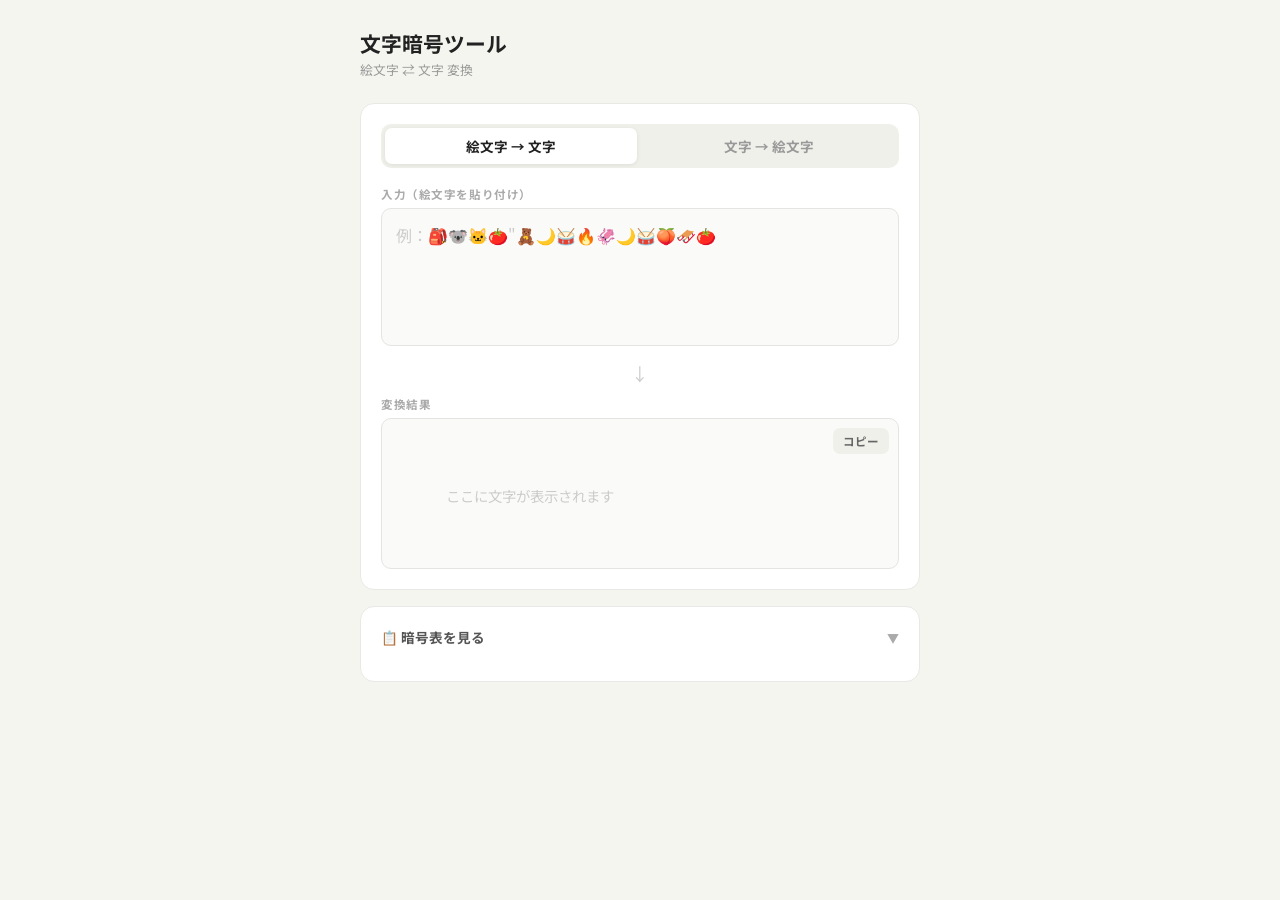
==== index.html @ e333af71 "お気に入り設定を暗号表の上に移動・スマホタブ切り替えのホバーバグ修正 Co-Authored-By: Claude Sonnet 4.6 <noreply@anthropic.com>" ====
<!DOCTYPE html>
<html lang="ja">
<head>
<meta charset="UTF-8">
<meta name="viewport" content="width=device-width, initial-scale=1.0">
<title>文字暗号ツール</title>
<link rel="stylesheet" href="style.css">
<meta property="og:title" content="文字暗号ツール">
<meta property="og:description" content="ひらがな・カタカナを絵文字に変換する暗号ツール。オリジナルの暗号表を作成してシェアできます。">
<meta property="og:image" content="https://mngr-wb.github.io/Emoji-code/banner.png">
<meta property="og:url" content="https://mngr-wb.github.io/Emoji-code/">
<meta property="og:type" content="website">
<meta name="twitter:card" content="summary_large_image">
</head>
<body>
<div class="container">
  <header>
    <div class="title">文字暗号ツール</div>
    <div class="subtitle">絵文字 ⇄ 文字 変換</div>
  </header>

  <div class="card">
    <div class="mode-tabs">
      <button class="tab active" onclick="setMode('decode')">絵文字 → 文字</button>
      <button class="tab" onclick="setMode('encode')">文字 → 絵文字</button>
    </div>

    <div id="decode-section">
      <label>入力（絵文字を貼り付け）</label>
      <textarea id="decode-input" placeholder='例：🎒🐨🐱🍅"🧸🌙🥁🔥🦑🌙🥁🍑🛷🍅' oninput="decode()" rows="3"></textarea>
      <div class="arrow">↓</div>
      <label>変換結果</label>
      <div class="output-wrap">
        <div class="output-box text-output" id="decode-output">
          <span class="placeholder-text">ここに文字が表示されます</span>
        </div>
        <button class="copy-btn" onclick="copyOutput('decode-output')">コピー</button>
      </div>
    </div>

    <div id="encode-section" style="display:none">
      <label>入力（ひらがな・カタカナ）</label>
      <textarea id="encode-input" placeholder="例：らくてん" oninput="encode()" rows="3"></textarea>
      <div class="arrow">↓</div>
      <label>変換結果</label>
      <div class="output-wrap">
        <div class="output-box" id="encode-output">
          <span class="placeholder-text">ここに絵文字が表示されます</span>
        </div>
        <button class="copy-btn" onclick="copyOutput('encode-output')">コピー</button>
      </div>
    </div>
  </div>

  <div class="table-card">
    <div class="table-header" onclick="toggleTable()">
      <div class="table-title">📋 暗号表を見る</div>
      <div class="toggle-icon" id="toggle-icon">▼</div>
    </div>
    <div id="table-body" style="display:none">
      <div class="favorites-section">
        <div class="favorites-title">★ お気に入り設定</div>
        <div class="save-row">
          <input type="text" id="fav-name-input" class="fav-name-input"
                 placeholder="設定に名前をつけて保存"
                 onkeydown="if(event.key==='Enter') saveFavorite()">
          <button class="ctrl-btn fav-save-btn" onclick="saveFavorite()">保存</button>
        </div>
        <div id="favorites-list"></div>
      </div>

      <div class="dakuten-note">
        💡 濁点・半濁点のある文字（が、ば、ぱ など）は、元の絵文字の後ろに <strong>"</strong> または <strong>'</strong> をつけます。<br>
        例：らくてん → 🎒🐨🐱🍅"🧸🌙🥁🔥🦑🌙🥁🍑🛷🍅（楽天 ＝ ら・く・て・ん → て" = で）
      </div>
      <div class="table-controls">
        <button class="ctrl-btn" id="edit-btn" onclick="toggleEditMode()">カスタマイズ</button>
        <button class="ctrl-btn reset-btn" id="reset-btn" onclick="resetCipher()" style="display:none">デフォルトに戻す</button>
      </div>
      <div class="cipher-grid" id="cipher-grid"></div>

      <div class="custom-chars-section">
        <div class="custom-chars-header">
          <span class="favorites-title">＋ 特殊文字の変換</span>
          <button class="ctrl-btn" onclick="addCustomChar()">追加</button>
        </div>
        <div id="custom-chars-list"></div>
      </div>
    </div>
  </div>
</div>

<script src="script.js"></script>
</body>
</html>
---- style.css ----
@import url('https://fonts.googleapis.com/css2?family=Noto+Sans+JP:wght@400;700&display=swap');

* { box-sizing: border-box; margin: 0; padding: 0; }

body {
  background: #f5f5f0;
  color: #222;
  font-family: 'Noto Sans JP', sans-serif;
  min-height: 100vh;
  padding: 28px 16px 60px;
  display: flex;
  flex-direction: column;
  align-items: center;
}

.container {
  width: 100%;
  max-width: 560px;
}

header {
  margin-bottom: 24px;
}

.title {
  font-size: 1.3rem;
  font-weight: 700;
  color: #222;
}

.subtitle {
  font-size: 0.8rem;
  color: #999;
  margin-top: 2px;
}

.card {
  background: #fff;
  border-radius: 14px;
  padding: 20px;
  margin-bottom: 16px;
  border: 1px solid #e8e8e4;
}

.mode-tabs {
  display: flex;
  gap: 6px;
  margin-bottom: 18px;
  background: #f0f0eb;
  padding: 4px;
  border-radius: 10px;
}

.tab {
  flex: 1;
  padding: 8px 0;
  border: none;
  border-radius: 7px;
  background: transparent;
  color: #999;
  font-family: 'Noto Sans JP', sans-serif;
  font-size: 0.85rem;
  font-weight: 700;
  cursor: pointer;
  transition: background 0.15s, color 0.15s, box-shadow 0.15s;
  -webkit-tap-highlight-color: transparent;
  touch-action: manipulation;
}

.tab.active {
  background: #fff;
  color: #222;
  box-shadow: 0 1px 4px rgba(0,0,0,0.08);
}

label {
  display: block;
  font-size: 0.72rem;
  color: #aaa;
  margin-bottom: 6px;
  font-weight: 700;
  letter-spacing: 0.05em;
  text-transform: uppercase;
}

textarea {
  width: 100%;
  background: #fafaf8;
  border: 1.5px solid #e4e4e0;
  border-radius: 10px;
  color: #222;
  font-family: 'Noto Sans JP', sans-serif;
  font-size: 1.3rem;
  line-height: 1.8;
  padding: 12px 14px;
  resize: none;
  min-height: 80px;
  transition: border-color 0.15s;
  outline: none;
}

textarea:focus {
  border-color: #aaa;
}

textarea::placeholder {
  color: #ccc;
  font-size: 1rem;
}

.arrow {
  text-align: center;
  font-size: 1.1rem;
  color: #ccc;
  margin: 10px 0;
}

.output-wrap {
  position: relative;
}

.output-box {
  background: #fafaf8;
  border: 1.5px solid #e4e4e0;
  border-radius: 10px;
  padding: 12px 14px;
  padding-right: 70px;
  min-height: 64px;
  font-size: 1.5rem;
  line-height: 2;
  word-break: break-all;
  white-space: pre-wrap;
  color: #222;
}

.output-box.text-output {
  font-size: 1.3rem;
}

.copy-btn {
  position: absolute;
  top: 10px;
  right: 10px;
  background: #f0f0eb;
  border: none;
  border-radius: 7px;
  color: #666;
  font-size: 0.72rem;
  font-weight: 700;
  padding: 5px 10px;
  cursor: pointer;
  font-family: 'Noto Sans JP', sans-serif;
  transition: background 0.15s;
}

.copy-btn:hover { background: #e4e4e0; }

.placeholder-text {
  color: #ccc;
  font-size: 0.9rem;
  line-height: 2;
}

.table-card {
  background: #fff;
  border-radius: 14px;
  padding: 20px;
  border: 1px solid #e8e8e4;
}

.table-header {
  display: flex;
  align-items: center;
  justify-content: space-between;
  margin-bottom: 14px;
  cursor: pointer;
  user-select: none;
}

.table-title {
  font-size: 0.85rem;
  font-weight: 700;
  color: #555;
}

.toggle-icon {
  font-size: 0.75rem;
  color: #aaa;
  transition: transform 0.2s;
}

.toggle-icon.open { transform: rotate(180deg); }

.cipher-grid {
  display: grid;
  grid-template-columns: repeat(5, 1fr);
  gap: 5px;
}

.cipher-cell {
  border: 1px solid #f0f0eb;
  border-radius: 8px;
  padding: 7px 4px;
  text-align: center;
  background: #fafaf8;
}

.cipher-kana {
  font-size: 0.8rem;
  color: #888;
  display: block;
  font-weight: 700;
}

.cipher-emoji {
  font-size: 1.25rem;
  display: block;
  margin-top: 1px;
  line-height: 1.4;
}

.table-controls {
  display: flex;
  gap: 8px;
  margin-bottom: 12px;
}

.ctrl-btn {
  padding: 6px 14px;
  border: none;
  border-radius: 7px;
  background: #f0f0eb;
  color: #555;
  font-family: 'Noto Sans JP', sans-serif;
  font-size: 0.75rem;
  font-weight: 700;
  cursor: pointer;
  transition: background 0.15s;
}

.ctrl-btn:hover { background: #e4e4e0; }

.ctrl-btn.active-edit {
  background: #222;
  color: #fff;
}

.reset-btn { color: #c0392b; }
.reset-btn:hover { background: #fdecea; }

.cipher-cell.editing { background: #fff8f0; }

.emoji-input {
  display: block;
  width: 100%;
  border: 1.5px solid #e4e4e0;
  border-radius: 6px;
  background: #fff;
  font-size: 1.2rem;
  text-align: center;
  padding: 2px 0;
  outline: none;
  margin-top: 2px;
}

.emoji-input:focus { border-color: #aaa; }

.custom-chars-section {
  margin-top: 18px;
  padding-top: 16px;
  border-top: 1px solid #f0f0eb;
}

.custom-chars-header {
  display: flex;
  align-items: center;
  justify-content: space-between;
  margin-bottom: 10px;
}

.custom-char-row {
  display: flex;
  align-items: center;
  gap: 8px;
  padding: 7px 0;
  border-bottom: 1px solid #f5f5f0;
}

.custom-char-row:last-child { border-bottom: none; }

.custom-char-value {
  min-width: 36px;
  font-size: 1rem;
  font-weight: 700;
  color: #333;
  text-align: center;
  background: #fafaf8;
  border: 1px solid #f0f0eb;
  border-radius: 6px;
  padding: 3px 6px;
}

.custom-char-arrow {
  color: #ccc;
  font-size: 0.9rem;
}

.custom-char-emoji {
  font-size: 1.3rem;
  min-width: 32px;
  text-align: center;
}

.custom-char-input {
  background: #fafaf8;
  border: 1.5px solid #e4e4e0;
  border-radius: 8px;
  padding: 5px 8px;
  font-size: 0.9rem;
  font-family: 'Noto Sans JP', sans-serif;
  color: #222;
  outline: none;
  width: 64px;
  text-align: center;
  transition: border-color 0.15s;
}

.custom-char-input.emoji-wide { width: 80px; font-size: 1.1rem; }
.custom-char-input:focus { border-color: #aaa; }
.custom-char-input::placeholder { color: #ccc; font-size: 0.78rem; }

.favorites-section {
  margin-bottom: 18px;
  padding-bottom: 16px;
  border-bottom: 1px solid #f0f0eb;
}

.favorites-title {
  font-size: 0.78rem;
  font-weight: 700;
  color: #888;
  margin-bottom: 10px;
  letter-spacing: 0.04em;
}

.save-row {
  display: flex;
  gap: 8px;
  margin-bottom: 10px;
}

.fav-name-input {
  flex: 1;
  background: #fafaf8;
  border: 1.5px solid #e4e4e0;
  border-radius: 8px;
  padding: 6px 10px;
  font-family: 'Noto Sans JP', sans-serif;
  font-size: 0.82rem;
  color: #222;
  outline: none;
  transition: border-color 0.15s;
}

.fav-name-input:focus { border-color: #aaa; }
.fav-name-input::placeholder { color: #ccc; }

.fav-save-btn { white-space: nowrap; }

.fav-item {
  display: flex;
  align-items: center;
  gap: 6px;
  padding: 7px 0;
  border-bottom: 1px solid #f5f5f0;
}

.fav-item:last-child { border-bottom: none; }

.fav-name {
  flex: 1;
  font-size: 0.85rem;
  color: #333;
  font-weight: 700;
  overflow: hidden;
  text-overflow: ellipsis;
  white-space: nowrap;
}

.fav-load-btn { color: #2980b9; }
.fav-load-btn:hover { background: #eaf4fb; }

.fav-del-btn { color: #c0392b; }
.fav-del-btn:hover { background: #fdecea; }

.fav-empty {
  font-size: 0.78rem;
  color: #ccc;
  padding: 8px 0;
}

.dakuten-note {
  font-size: 0.75rem;
  color: #aaa;
  margin-bottom: 10px;
  padding: 8px 10px;
  background: #fafaf8;
  border-radius: 8px;
  border: 1px solid #f0f0eb;
}
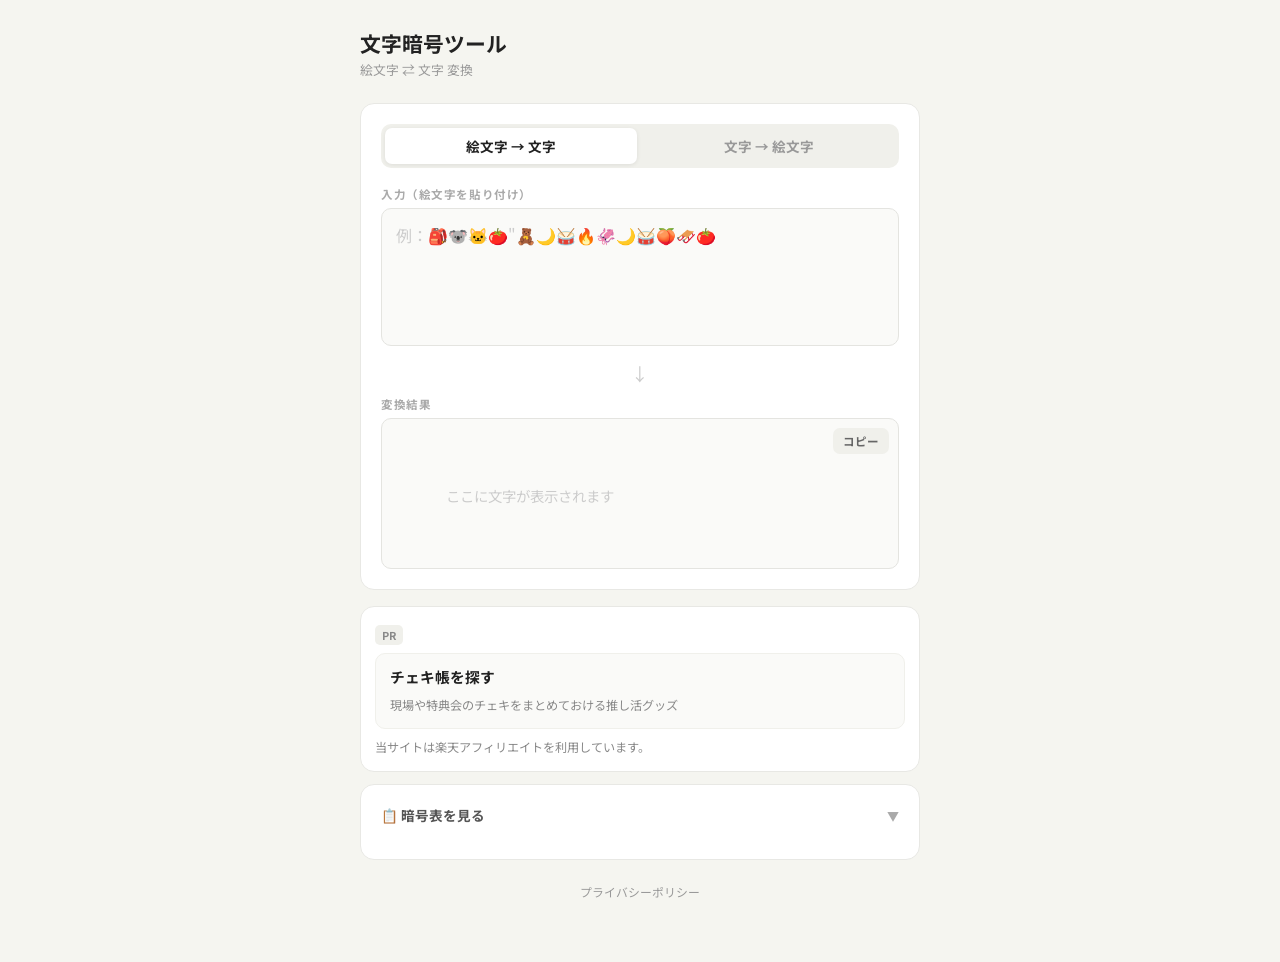
==== commit 6e4a7793: "Add Rakuten affiliate link" ====
--- a/index.html
+++ b/index.html
@@ -52,23 +52,21 @@
     </div>
   </div>
 
+  <section class="monetize-card" aria-label="PR">
+    <div class="ad-label">PR</div>
+    <a class="ad-link" href="https://hb.afl.rakuten.co.jp/hgc/543d02d0.88e52cb9.543d02d1.51091342/?pc=https%3A%2F%2Fsearch.rakuten.co.jp%2Fsearch%2Fmall%2F%E3%83%81%E3%82%A7%E3%82%AD%E5%B8%B3%2F&link_type=text&ut=eyJwYWdlIjoidXJsIiwidHlwZSI6InRleHQiLCJjb2wiOjF9" target="_blank" rel="sponsored nofollow noopener">
+      <span class="ad-title">チェキ帳を探す</span>
+      <span class="ad-copy">現場や特典会のチェキをまとめておける推し活グッズ</span>
+    </a>
+    <p class="ad-disclosure">当サイトは楽天アフィリエイトを利用しています。</p>
+  </section>
+
   <div class="table-card">
     <div class="table-header" onclick="toggleTable()">
       <div class="table-title">📋 暗号表を見る</div>
       <div class="toggle-icon" id="toggle-icon">▼</div>
     </div>
     <div id="table-body" style="display:none">
-      <div class="favorites-section">
-        <div class="favorites-title">★ お気に入り設定</div>
-        <div class="save-row">
-          <input type="text" id="fav-name-input" class="fav-name-input"
-                 placeholder="設定に名前をつけて保存"
-                 onkeydown="if(event.key==='Enter') saveFavorite()">
-          <button class="ctrl-btn fav-save-btn" onclick="saveFavorite()">保存</button>
-        </div>
-        <div id="favorites-list"></div>
-      </div>
-
       <div class="dakuten-note">
         💡 濁点・半濁点のある文字（が、ば、ぱ など）は、元の絵文字の後ろに <strong>"</strong> または <strong>'</strong> をつけます。<br>
         例：らくてん → 🎒🐨🐱🍅"🧸🌙🥁🔥🦑🌙🥁🍑🛷🍅（楽天 ＝ ら・く・て・ん → て" = で）
@@ -86,8 +84,23 @@
         </div>
         <div id="custom-chars-list"></div>
       </div>
+
+      <div class="favorites-section">
+        <div class="favorites-title">★ お気に入り設定</div>
+        <div class="save-row">
+          <input type="text" id="fav-name-input" class="fav-name-input"
+                 placeholder="設定に名前をつけて保存"
+                 onkeydown="if(event.key==='Enter') saveFavorite()">
+          <button class="ctrl-btn fav-save-btn" onclick="saveFavorite()">保存</button>
+        </div>
+        <div id="favorites-list"></div>
+      </div>
     </div>
   </div>
+
+  <footer class="site-footer">
+    <a href="privacy.html">プライバシーポリシー</a>
+  </footer>
 </div>
 
 <script src="script.js"></script>
--- a/style.css
+++ b/style.css
@@ -40,6 +40,77 @@
   padding: 20px;
   margin-bottom: 16px;
   border: 1px solid #e8e8e4;
+}
+
+.monetize-card,
+.policy-card {
+  background: #fff;
+  border: 1px solid #e8e8e4;
+  border-radius: 14px;
+}
+
+.monetize-card {
+  padding: 14px;
+  margin-bottom: 12px;
+}
+
+.ad-label {
+  display: inline-block;
+  color: #888;
+  background: #f0f0eb;
+  border-radius: 5px;
+  padding: 2px 7px;
+  font-size: 0.68rem;
+  font-weight: 700;
+  margin-bottom: 8px;
+}
+
+.ad-link {
+  display: block;
+  color: #222;
+  text-decoration: none;
+  background: #fafaf8;
+  border: 1px solid #f0f0eb;
+  border-radius: 10px;
+  padding: 12px 14px;
+  transition: background 0.15s, border-color 0.15s;
+}
+
+.ad-link:hover {
+  background: #fff;
+  border-color: #deded8;
+}
+
+.ad-title {
+  display: block;
+  font-size: 0.92rem;
+  font-weight: 700;
+  margin-bottom: 4px;
+}
+
+.ad-copy,
+.ad-disclosure {
+  color: #888;
+  font-size: 0.76rem;
+  line-height: 1.7;
+}
+
+.ad-disclosure {
+  margin-top: 8px;
+}
+
+.back-link {
+  display: inline-flex;
+  align-items: center;
+  justify-content: center;
+  flex: 0 0 auto;
+  color: #fff;
+  background: #222;
+  border-radius: 7px;
+  padding: 7px 12px;
+  font-size: 0.75rem;
+  font-weight: 700;
+  text-decoration: none;
 }
 
 .mode-tabs {
@@ -330,9 +401,9 @@
 .custom-char-input::placeholder { color: #ccc; font-size: 0.78rem; }
 
 .favorites-section {
-  margin-bottom: 18px;
-  padding-bottom: 16px;
-  border-bottom: 1px solid #f0f0eb;
+  margin-top: 18px;
+  padding-top: 16px;
+  border-top: 1px solid #f0f0eb;
 }
 
 .favorites-title {
@@ -408,3 +479,55 @@
   border-radius: 8px;
   border: 1px solid #f0f0eb;
 }
+
+.site-footer {
+  padding: 18px 4px 0;
+  text-align: center;
+}
+
+.site-footer a {
+  color: #999;
+  font-size: 0.74rem;
+  text-decoration: none;
+}
+
+.site-footer a:hover {
+  color: #555;
+}
+
+.policy-page {
+  max-width: 680px;
+}
+
+.policy-card {
+  padding: 22px;
+}
+
+.policy-card h1 {
+  color: #222;
+  font-size: 1.2rem;
+  line-height: 1.5;
+  margin-bottom: 14px;
+}
+
+.policy-card h2 {
+  color: #333;
+  font-size: 0.95rem;
+  line-height: 1.5;
+  margin-top: 20px;
+  margin-bottom: 8px;
+}
+
+.policy-card p {
+  color: #666;
+  font-size: 0.86rem;
+  line-height: 1.9;
+}
+
+.policy-updated {
+  margin-top: 20px;
+}
+
+.back-link {
+  margin-top: 16px;
+}
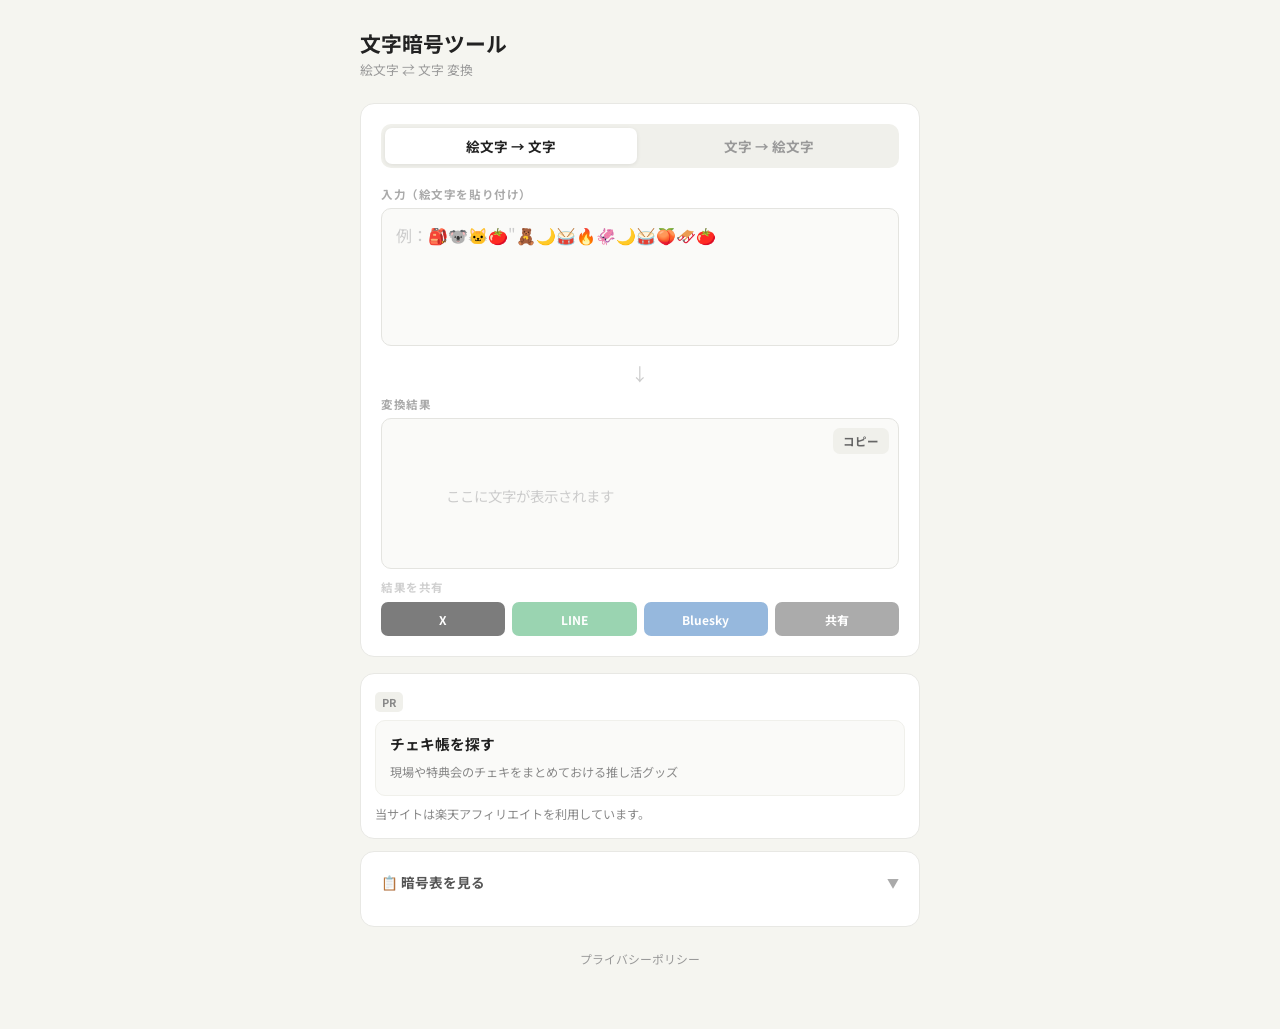
==== commit 5ea4dc54: "Show social share buttons by default" ====
--- a/index.html
+++ b/index.html
@@ -11,6 +11,8 @@
 <meta property="og:url" content="https://mngr-wb.github.io/Emoji-code/">
 <meta property="og:type" content="website">
 <meta name="twitter:card" content="summary_large_image">
+<script async src="https://pagead2.googlesyndication.com/pagead/js/adsbygoogle.js?client=ca-pub-9338200315662616"
+     crossorigin="anonymous"></script>
 </head>
 <body>
 <div class="container">
@@ -36,6 +38,15 @@
         </div>
         <button class="copy-btn" onclick="copyOutput('decode-output')">コピー</button>
       </div>
+      <div class="share-panel is-disabled" id="decode-share">
+        <div class="share-label">結果を共有</div>
+        <div class="share-buttons">
+          <button class="share-btn share-x" onclick="shareOutput('decode-output', 'x')" disabled>X</button>
+          <button class="share-btn share-line" onclick="shareOutput('decode-output', 'line')" disabled>LINE</button>
+          <button class="share-btn share-bluesky" onclick="shareOutput('decode-output', 'bluesky')" disabled>Bluesky</button>
+          <button class="share-btn share-native" onclick="shareOutput('decode-output', 'native')" disabled>共有</button>
+        </div>
+      </div>
     </div>
 
     <div id="encode-section" style="display:none">
@@ -49,12 +60,21 @@
         </div>
         <button class="copy-btn" onclick="copyOutput('encode-output')">コピー</button>
       </div>
+      <div class="share-panel is-disabled" id="encode-share">
+        <div class="share-label">結果を共有</div>
+        <div class="share-buttons">
+          <button class="share-btn share-x" onclick="shareOutput('encode-output', 'x')" disabled>X</button>
+          <button class="share-btn share-line" onclick="shareOutput('encode-output', 'line')" disabled>LINE</button>
+          <button class="share-btn share-bluesky" onclick="shareOutput('encode-output', 'bluesky')" disabled>Bluesky</button>
+          <button class="share-btn share-native" onclick="shareOutput('encode-output', 'native')" disabled>共有</button>
+        </div>
+      </div>
     </div>
   </div>
 
   <section class="monetize-card" aria-label="PR">
     <div class="ad-label">PR</div>
-    <a class="ad-link" href="https://hb.afl.rakuten.co.jp/hgc/543d02d0.88e52cb9.543d02d1.51091342/?pc=https%3A%2F%2Fsearch.rakuten.co.jp%2Fsearch%2Fmall%2F%E3%83%81%E3%82%A7%E3%82%AD%E5%B8%B3%2F&link_type=text&ut=eyJwYWdlIjoidXJsIiwidHlwZSI6InRleHQiLCJjb2wiOjF9" target="_blank" rel="sponsored nofollow noopener">
+    <a class="ad-link" href="https://hb.afl.rakuten.co.jp/hgc/543d02d0.88e52cb9.543d02d1.51091342/?pc=https%3A%2F%2Fsearch.rakuten.co.jp%2Fsearch%2Fmall%2F%E3%83%81%E3%82%A7%E3%82%AD%E5%B8%B3%2F&link_type=text&ut=eyJwYWdlIjoidXJsIiwidHlwZSI6InRleHQiLCJjb2wiOjF9" rel="sponsored nofollow">
       <span class="ad-title">チェキ帳を探す</span>
       <span class="ad-copy">現場や特典会のチェキをまとめておける推し活グッズ</span>
     </a>
@@ -103,6 +123,6 @@
   </footer>
 </div>
 
-<script src="script.js"></script>
+<script src="script.js?v=20260529"></script>
 </body>
 </html>
--- a/style.css
+++ b/style.css
@@ -232,6 +232,57 @@
   line-height: 2;
 }
 
+.share-panel {
+  margin-top: 10px;
+}
+
+.share-panel.is-disabled {
+  opacity: 0.55;
+}
+
+.share-label {
+  color: #aaa;
+  font-size: 0.72rem;
+  font-weight: 700;
+  letter-spacing: 0.05em;
+  margin-bottom: 7px;
+}
+
+.share-buttons {
+  display: grid;
+  grid-template-columns: repeat(4, minmax(0, 1fr));
+  gap: 7px;
+}
+
+.share-btn {
+  border: none;
+  border-radius: 7px;
+  color: #fff;
+  cursor: pointer;
+  font-family: 'Noto Sans JP', sans-serif;
+  font-size: 0.75rem;
+  font-weight: 700;
+  min-height: 34px;
+  padding: 7px 8px;
+  transition: filter 0.15s, transform 0.15s;
+}
+
+.share-btn:hover {
+  filter: brightness(0.96);
+  transform: translateY(-1px);
+}
+
+.share-btn:disabled {
+  cursor: not-allowed;
+  filter: grayscale(0.45);
+  transform: none;
+}
+
+.share-x { background: #111; }
+.share-line { background: #06c755; }
+.share-bluesky { background: #1685fe; }
+.share-native { background: #666; }
+
 .table-card {
   background: #fff;
   border-radius: 14px;
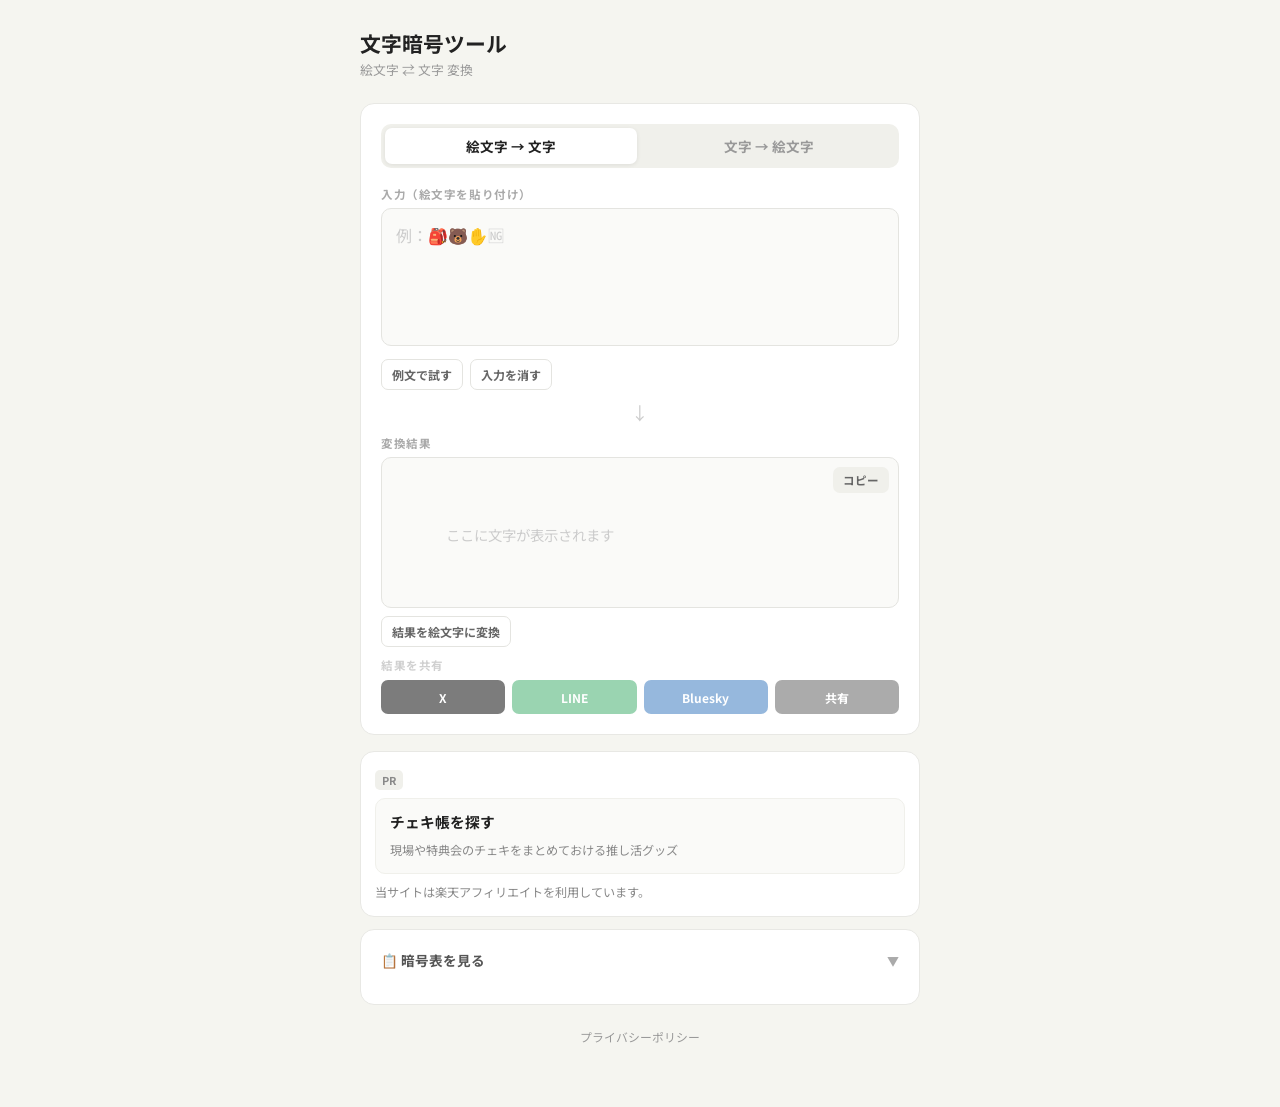
==== commit ec01eba5: "feat: improve emoji cipher sharing and conversion" ====
--- a/index.html
+++ b/index.html
@@ -7,8 +7,8 @@
 <link rel="stylesheet" href="style.css">
 <meta property="og:title" content="文字暗号ツール">
 <meta property="og:description" content="ひらがな・カタカナを絵文字に変換する暗号ツール。オリジナルの暗号表を作成してシェアできます。">
-<meta property="og:image" content="https://mngr-wb.github.io/Emoji-code/banner.png">
-<meta property="og:url" content="https://mngr-wb.github.io/Emoji-code/">
+<meta property="og:image" content="https://zerostudio428.github.io/Emoji-code/banner.png">
+<meta property="og:url" content="https://zerostudio428.github.io/Emoji-code/">
 <meta property="og:type" content="website">
 <meta name="twitter:card" content="summary_large_image">
 <script async src="https://pagead2.googlesyndication.com/pagead/js/adsbygoogle.js?client=ca-pub-9338200315662616"
@@ -29,7 +29,11 @@
 
     <div id="decode-section">
       <label>入力（絵文字を貼り付け）</label>
-      <textarea id="decode-input" placeholder='例：🎒🐨🐱🍅"🧸🌙🥁🔥🦑🌙🥁🍑🛷🍅' oninput="decode()" rows="3"></textarea>
+      <textarea id="decode-input" placeholder="例：🎒🐻✋🆖" oninput="decode()" rows="3"></textarea>
+      <div class="input-actions">
+        <button class="mini-btn" onclick="tryExample('decode')">例文で試す</button>
+        <button class="mini-btn" onclick="clearInput('decode')">入力を消す</button>
+      </div>
       <div class="arrow">↓</div>
       <label>変換結果</label>
       <div class="output-wrap">
@@ -38,6 +42,7 @@
         </div>
         <button class="copy-btn" onclick="copyOutput('decode-output')">コピー</button>
       </div>
+      <button class="reverse-btn" onclick="sendToOtherMode('decode')">結果を絵文字に変換</button>
       <div class="share-panel is-disabled" id="decode-share">
         <div class="share-label">結果を共有</div>
         <div class="share-buttons">
@@ -52,6 +57,10 @@
     <div id="encode-section" style="display:none">
       <label>入力（ひらがな・カタカナ）</label>
       <textarea id="encode-input" placeholder="例：らくてん" oninput="encode()" rows="3"></textarea>
+      <div class="input-actions">
+        <button class="mini-btn" onclick="tryExample('encode')">例文で試す</button>
+        <button class="mini-btn" onclick="clearInput('encode')">入力を消す</button>
+      </div>
       <div class="arrow">↓</div>
       <label>変換結果</label>
       <div class="output-wrap">
@@ -60,6 +69,11 @@
         </div>
         <button class="copy-btn" onclick="copyOutput('encode-output')">コピー</button>
       </div>
+      <div class="result-actions">
+        <button class="reverse-btn" onclick="sendToOtherMode('encode')">結果を文字に変換</button>
+        <button class="reverse-btn share-link-btn" onclick="copyShareLink()">解読リンクをコピー</button>
+      </div>
+      <div id="share-status" class="share-status" role="status" aria-live="polite"></div>
       <div class="share-panel is-disabled" id="encode-share">
         <div class="share-label">結果を共有</div>
         <div class="share-buttons">
@@ -89,12 +103,17 @@
     <div id="table-body" style="display:none">
       <div class="dakuten-note">
         💡 濁点・半濁点のある文字（が、ば、ぱ など）は、元の絵文字の後ろに <strong>"</strong> または <strong>'</strong> をつけます。<br>
-        例：らくてん → 🎒🐨🐱🍅"🧸🌙🥁🔥🦑🌙🥁🍑🛷🍅（楽天 ＝ ら・く・て・ん → て" = で）
+        小さい文字（ゃ、っ など）は <strong>^</strong> がつきます。<br>
+        例：らくてん → 🎒🐻✋🆖
       </div>
       <div class="table-controls">
         <button class="ctrl-btn" id="edit-btn" onclick="toggleEditMode()">カスタマイズ</button>
         <button class="ctrl-btn reset-btn" id="reset-btn" onclick="resetCipher()" style="display:none">デフォルトに戻す</button>
+        <button class="ctrl-btn" onclick="exportCipher()">設定を書き出す</button>
+        <label class="ctrl-btn import-btn" for="cipher-import">設定を読み込む</label>
+        <input id="cipher-import" class="visually-hidden" type="file" accept="application/json,.json" onchange="importCipher(event)">
       </div>
+      <div id="settings-status" class="settings-status" role="status" aria-live="polite"></div>
       <div class="cipher-grid" id="cipher-grid"></div>
 
       <div class="custom-chars-section">
@@ -123,6 +142,6 @@
   </footer>
 </div>
 
-<script src="script.js?v=20260529"></script>
+<script src="script.js?v=20260906"></script>
 </body>
 </html>
--- a/style.css
+++ b/style.css
@@ -232,6 +232,41 @@
   line-height: 2;
 }
 
+.input-actions,
+.result-actions {
+  display: flex;
+  flex-wrap: wrap;
+  gap: 7px;
+  margin-top: 8px;
+}
+
+.mini-btn,
+.reverse-btn {
+  border: 1px solid #e4e4e0;
+  border-radius: 7px;
+  background: #fff;
+  color: #666;
+  cursor: pointer;
+  font-family: 'Noto Sans JP', sans-serif;
+  font-size: 0.75rem;
+  font-weight: 700;
+  padding: 6px 10px;
+}
+
+.mini-btn:hover,
+.reverse-btn:hover { background: #f5f5f0; }
+
+.reverse-btn {
+  margin-top: 8px;
+}
+
+.result-actions .reverse-btn { margin-top: 0; }
+
+.share-link-btn {
+  border-color: #222;
+  color: #222;
+}
+
 .share-panel {
   margin-top: 10px;
 }
@@ -343,6 +378,7 @@
 
 .table-controls {
   display: flex;
+  flex-wrap: wrap;
   gap: 8px;
   margin-bottom: 12px;
 }
@@ -361,6 +397,43 @@
 }
 
 .ctrl-btn:hover { background: #e4e4e0; }
+
+.import-btn {
+  display: inline-flex;
+  align-items: center;
+  margin: 0;
+  letter-spacing: normal;
+  text-transform: none;
+}
+
+.visually-hidden {
+  position: absolute;
+  width: 1px;
+  height: 1px;
+  padding: 0;
+  margin: -1px;
+  overflow: hidden;
+  clip: rect(0, 0, 0, 0);
+  white-space: nowrap;
+  border: 0;
+}
+
+.settings-status {
+  min-height: 1.4em;
+  margin-bottom: 8px;
+  color: #2980b9;
+  font-size: 0.75rem;
+}
+
+.share-status {
+  min-height: 1.4em;
+  margin-top: 6px;
+  color: #2980b9;
+  font-size: 0.75rem;
+}
+
+.settings-status.is-error,
+.share-status.is-error { color: #c0392b; }
 
 .ctrl-btn.active-edit {
   background: #222;
@@ -582,3 +655,11 @@
 .back-link {
   margin-top: 16px;
 }
+
+@media (max-width: 420px) {
+  body { padding: 20px 12px 44px; }
+  .card,
+  .table-card { padding: 16px; }
+  .share-buttons { grid-template-columns: repeat(2, minmax(0, 1fr)); }
+  .tab { font-size: 0.8rem; }
+}
